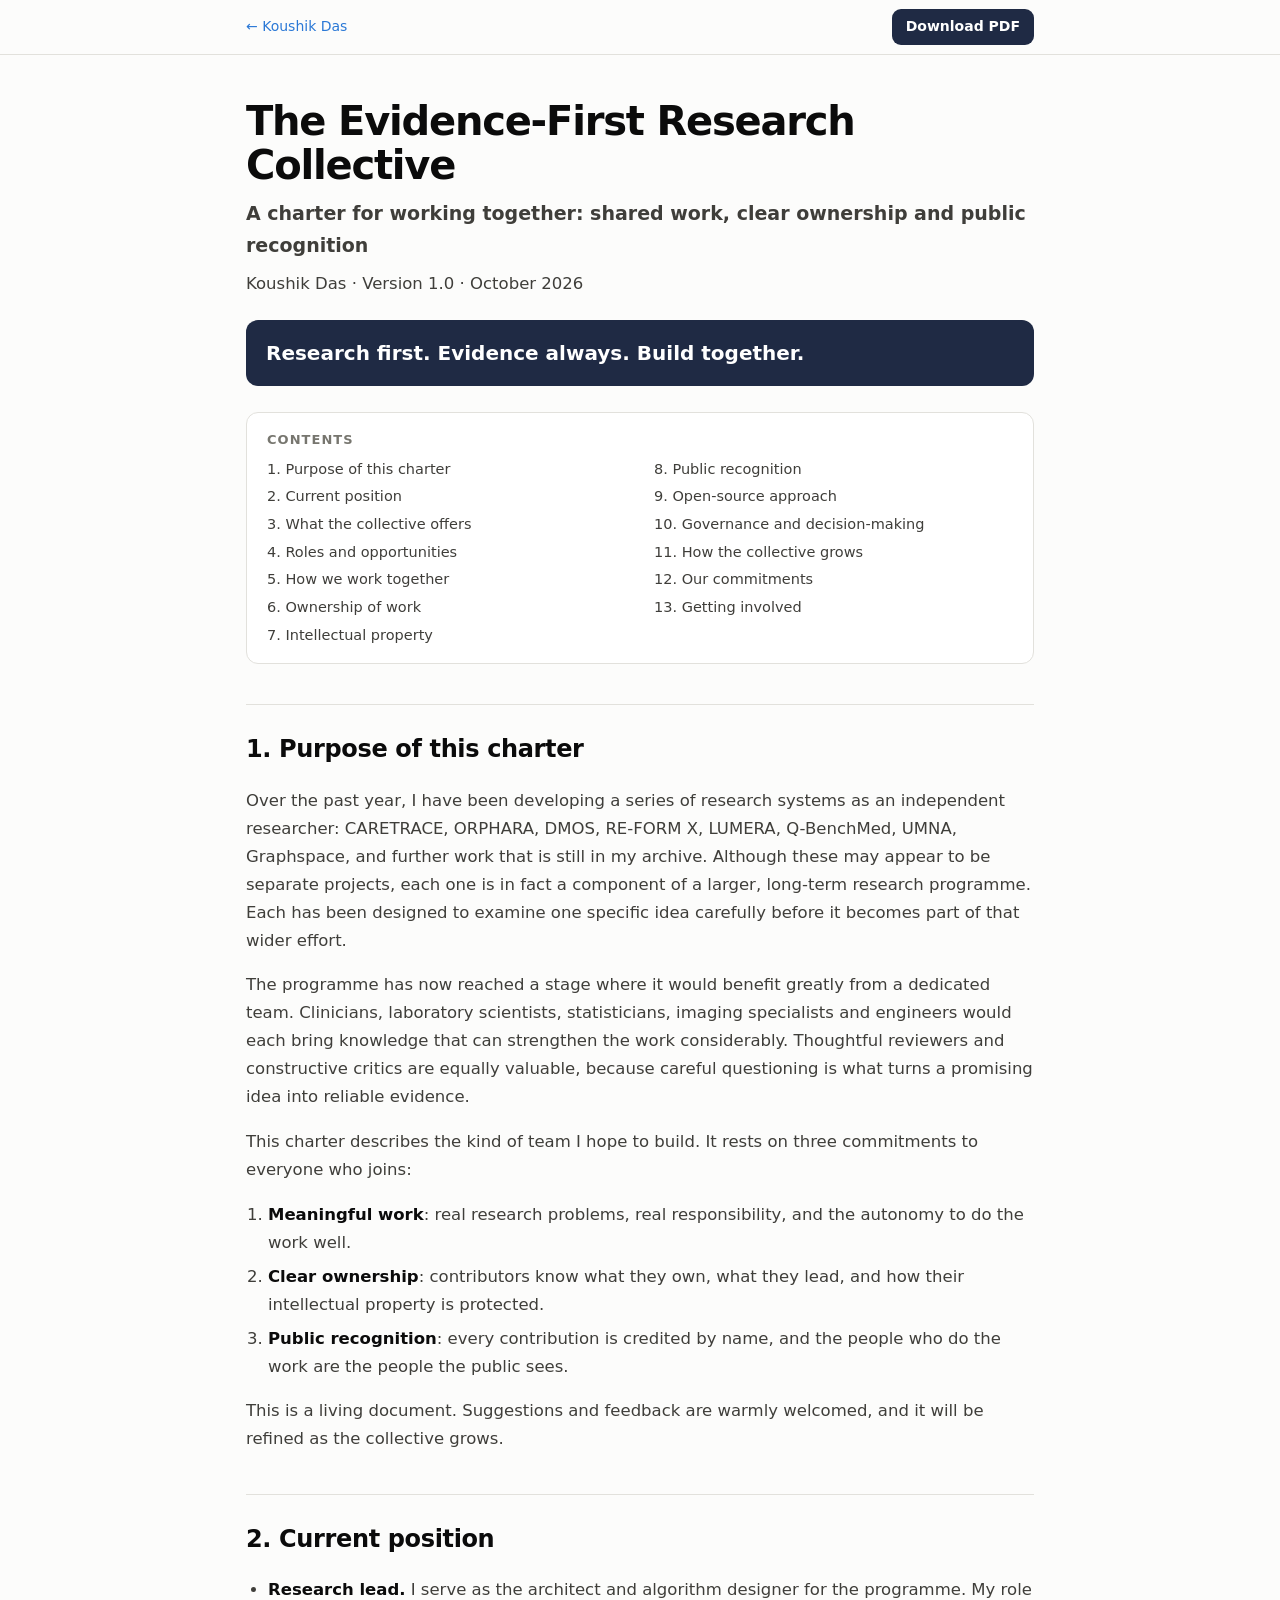
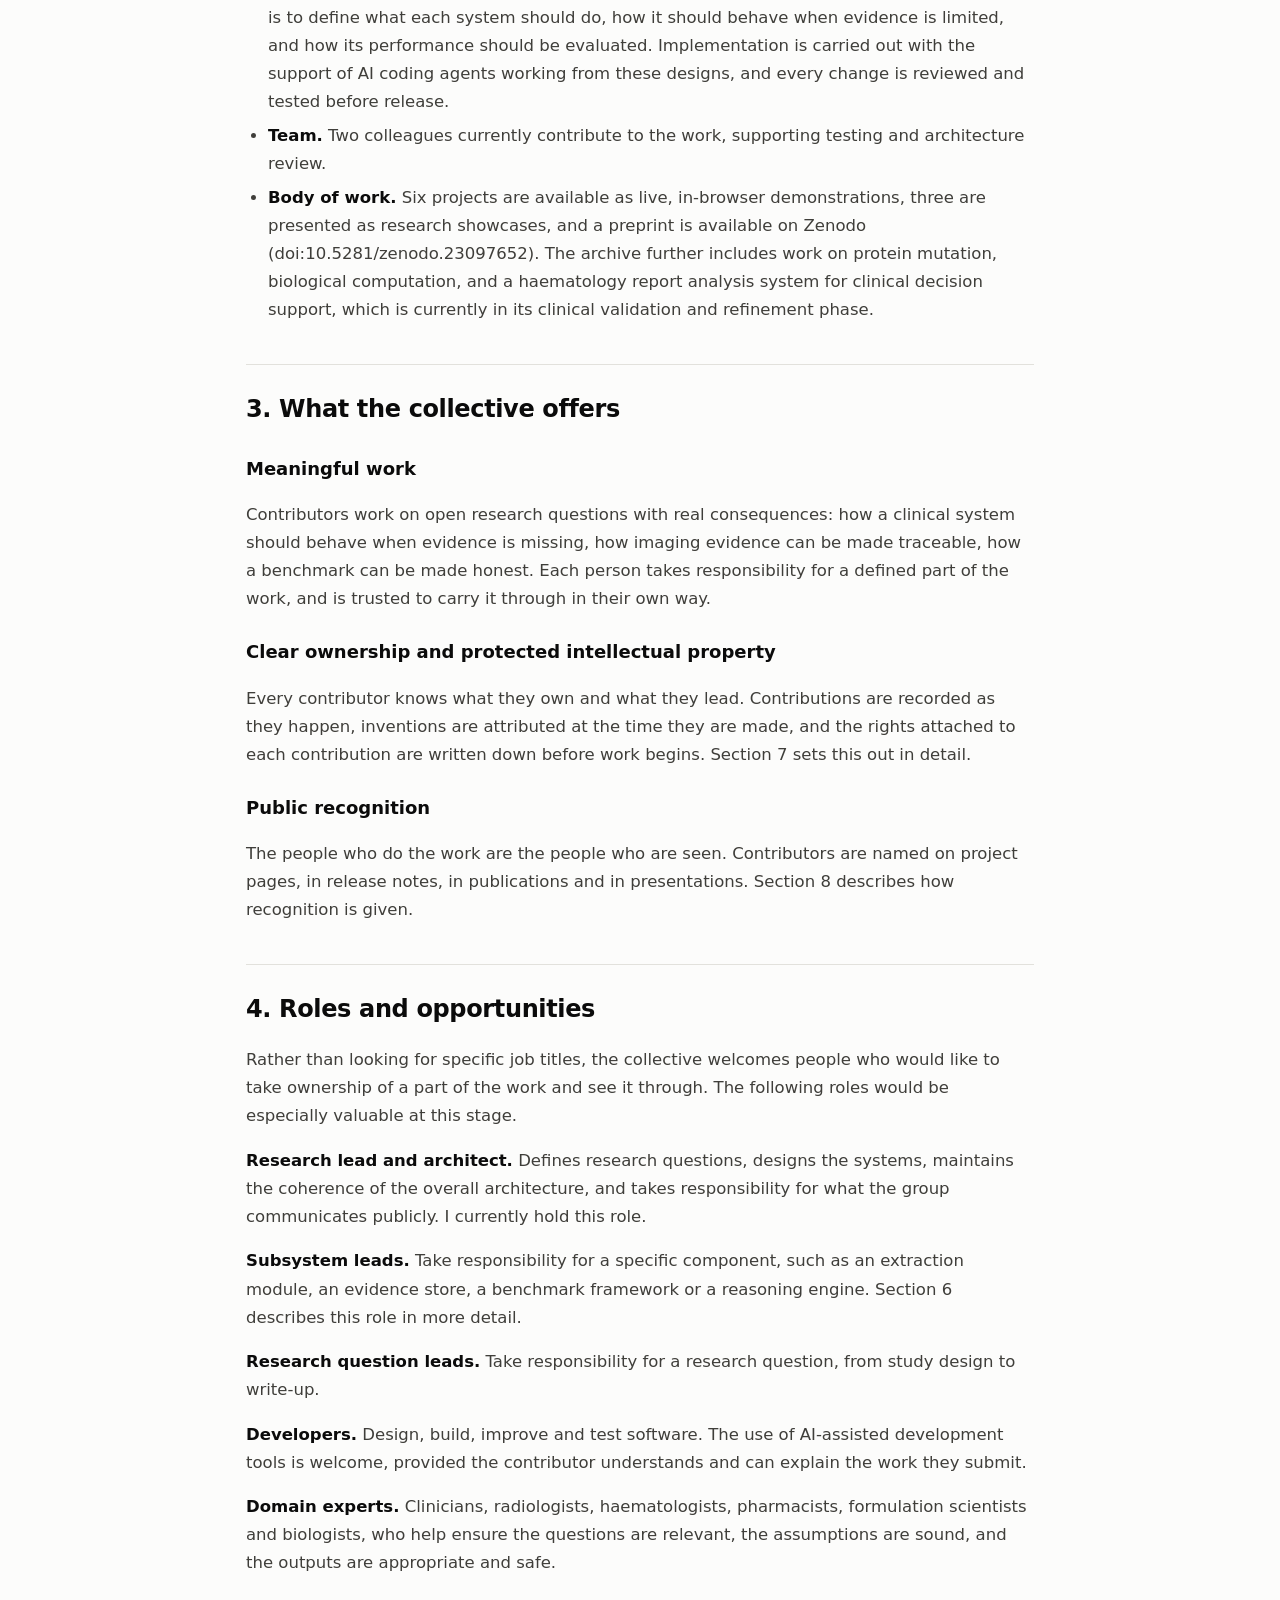
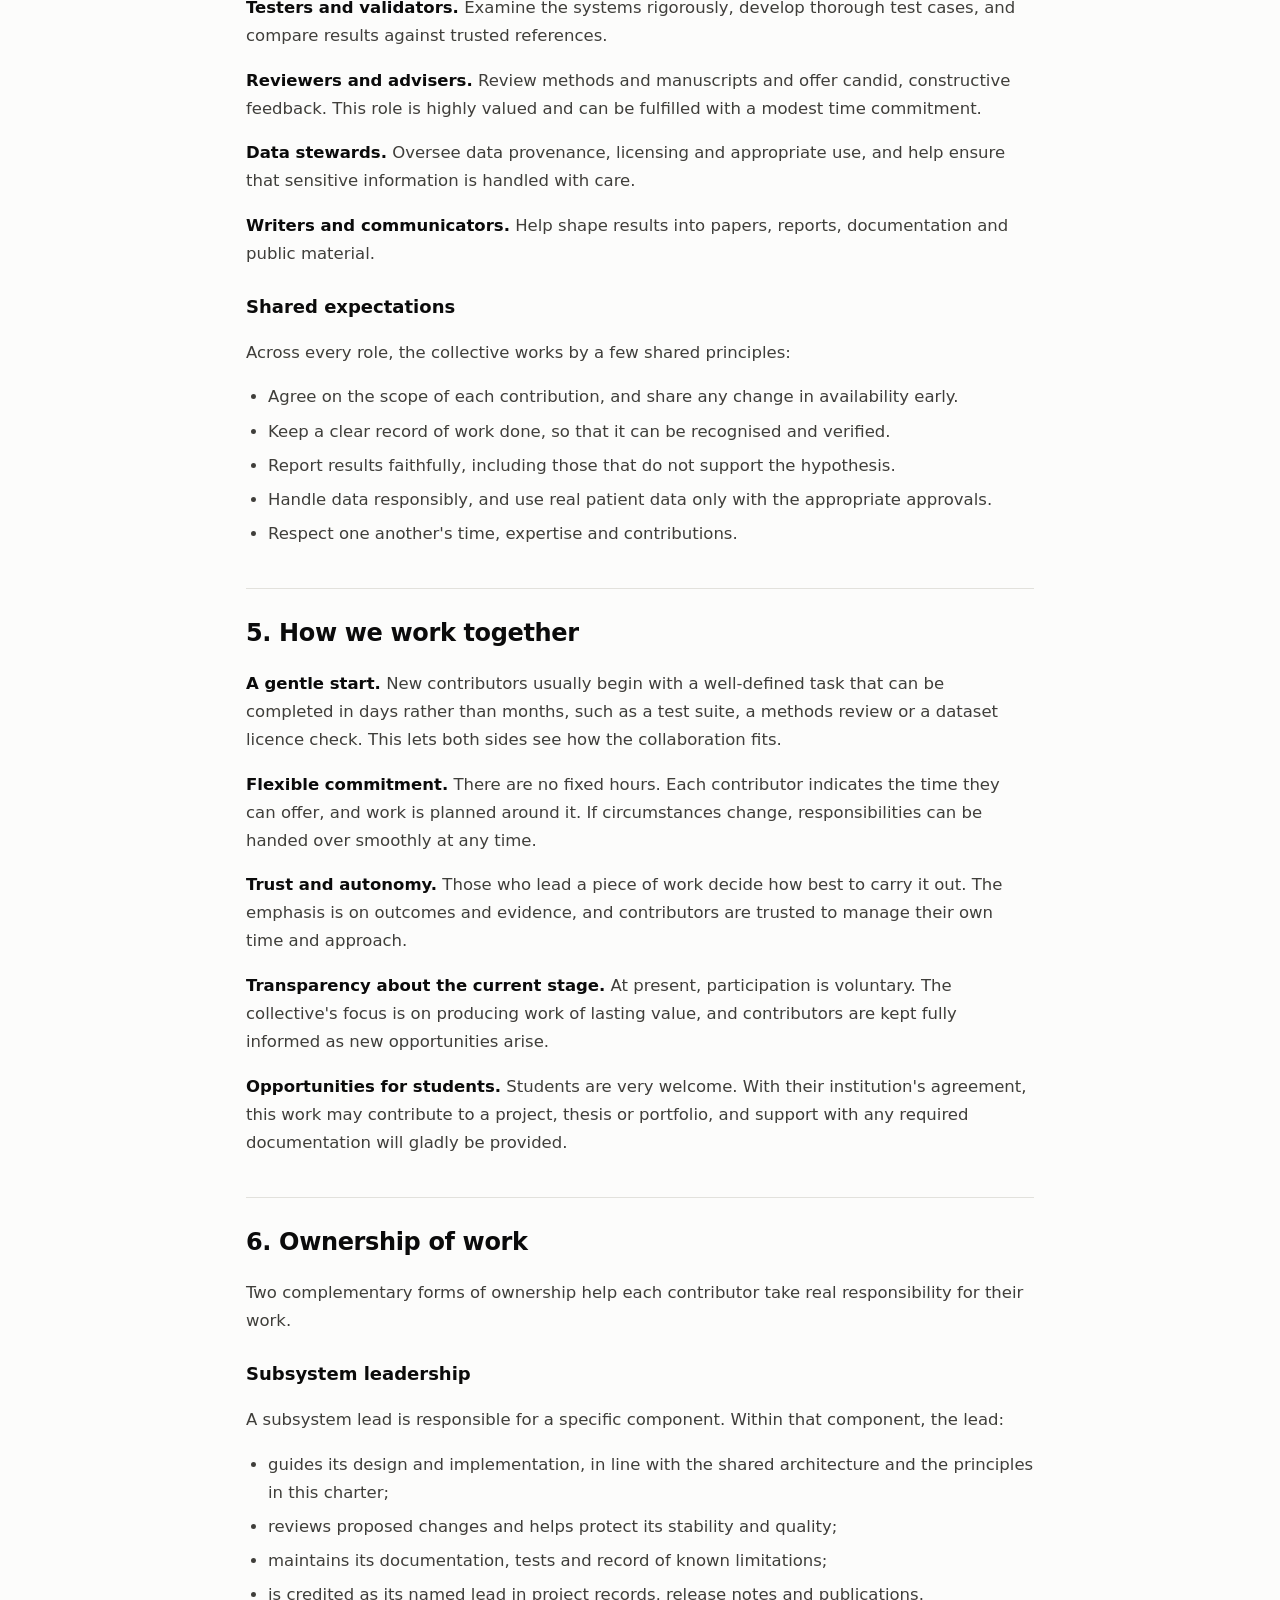
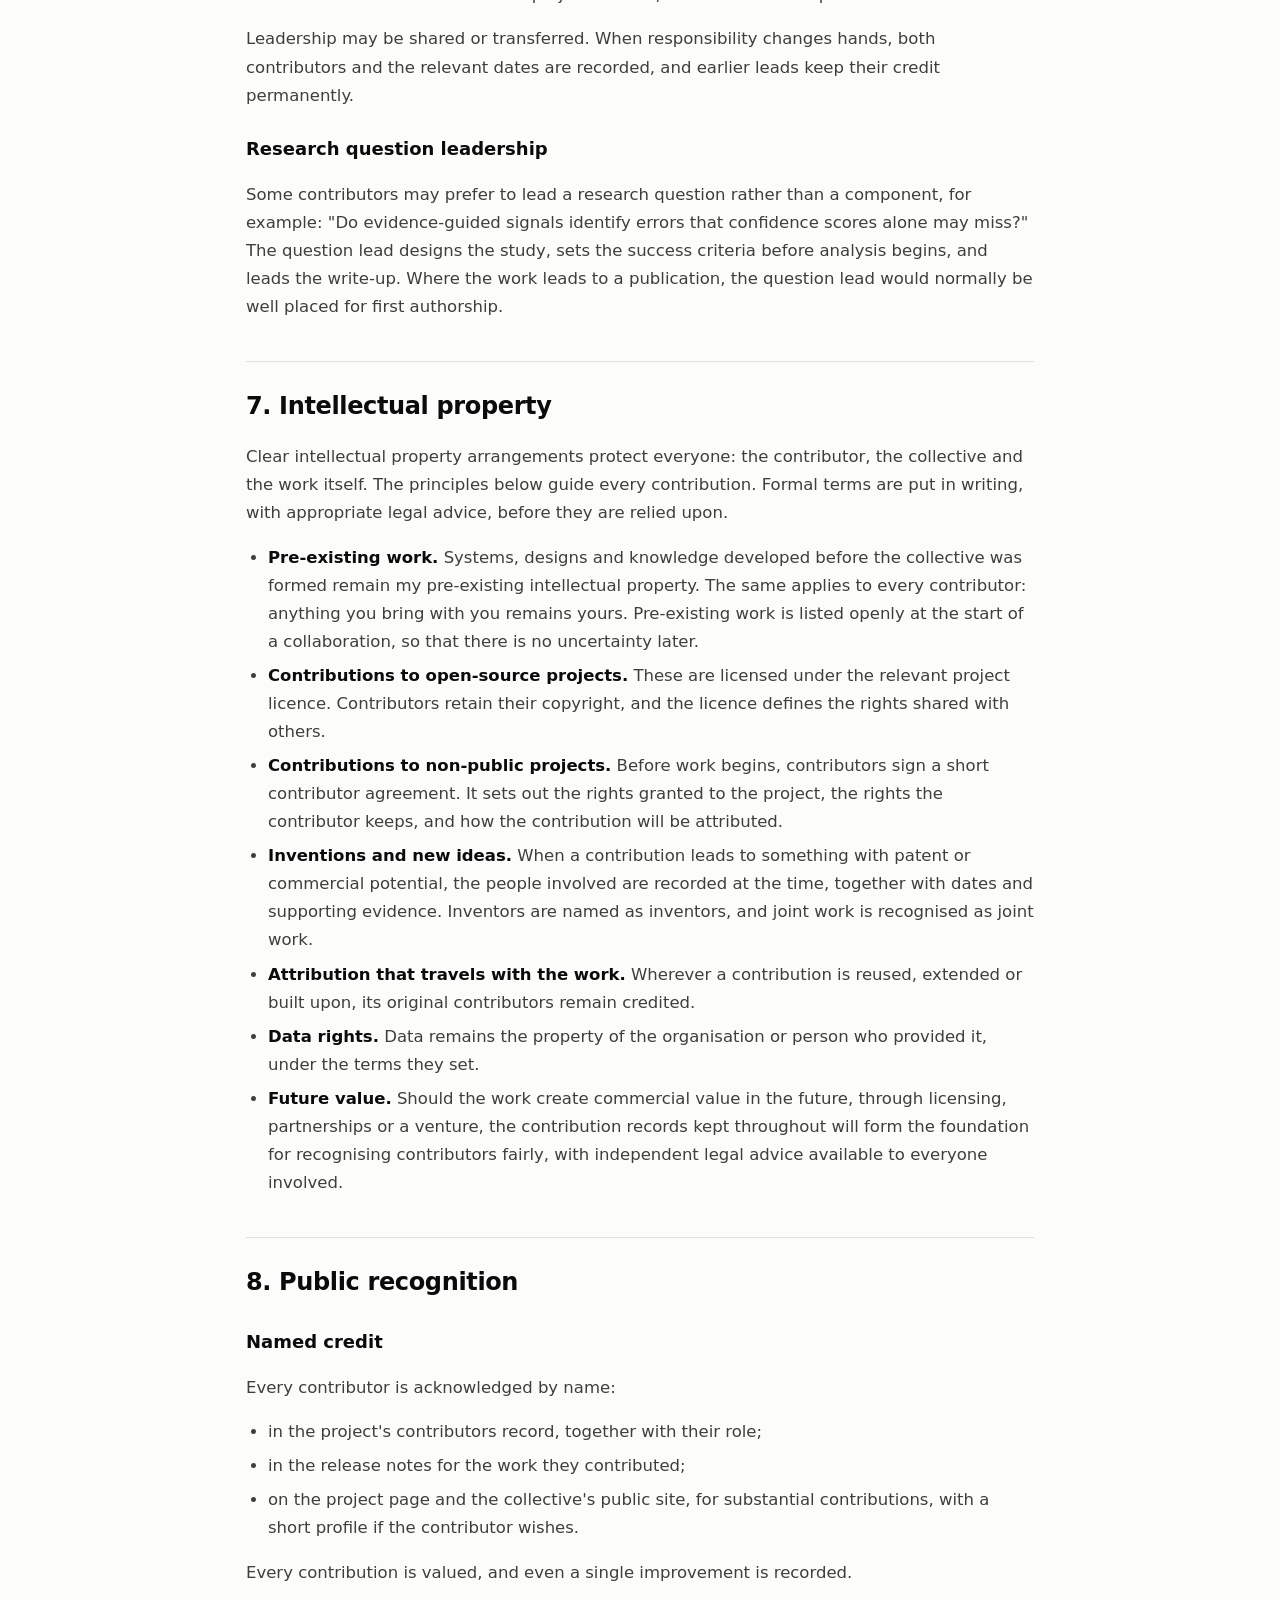
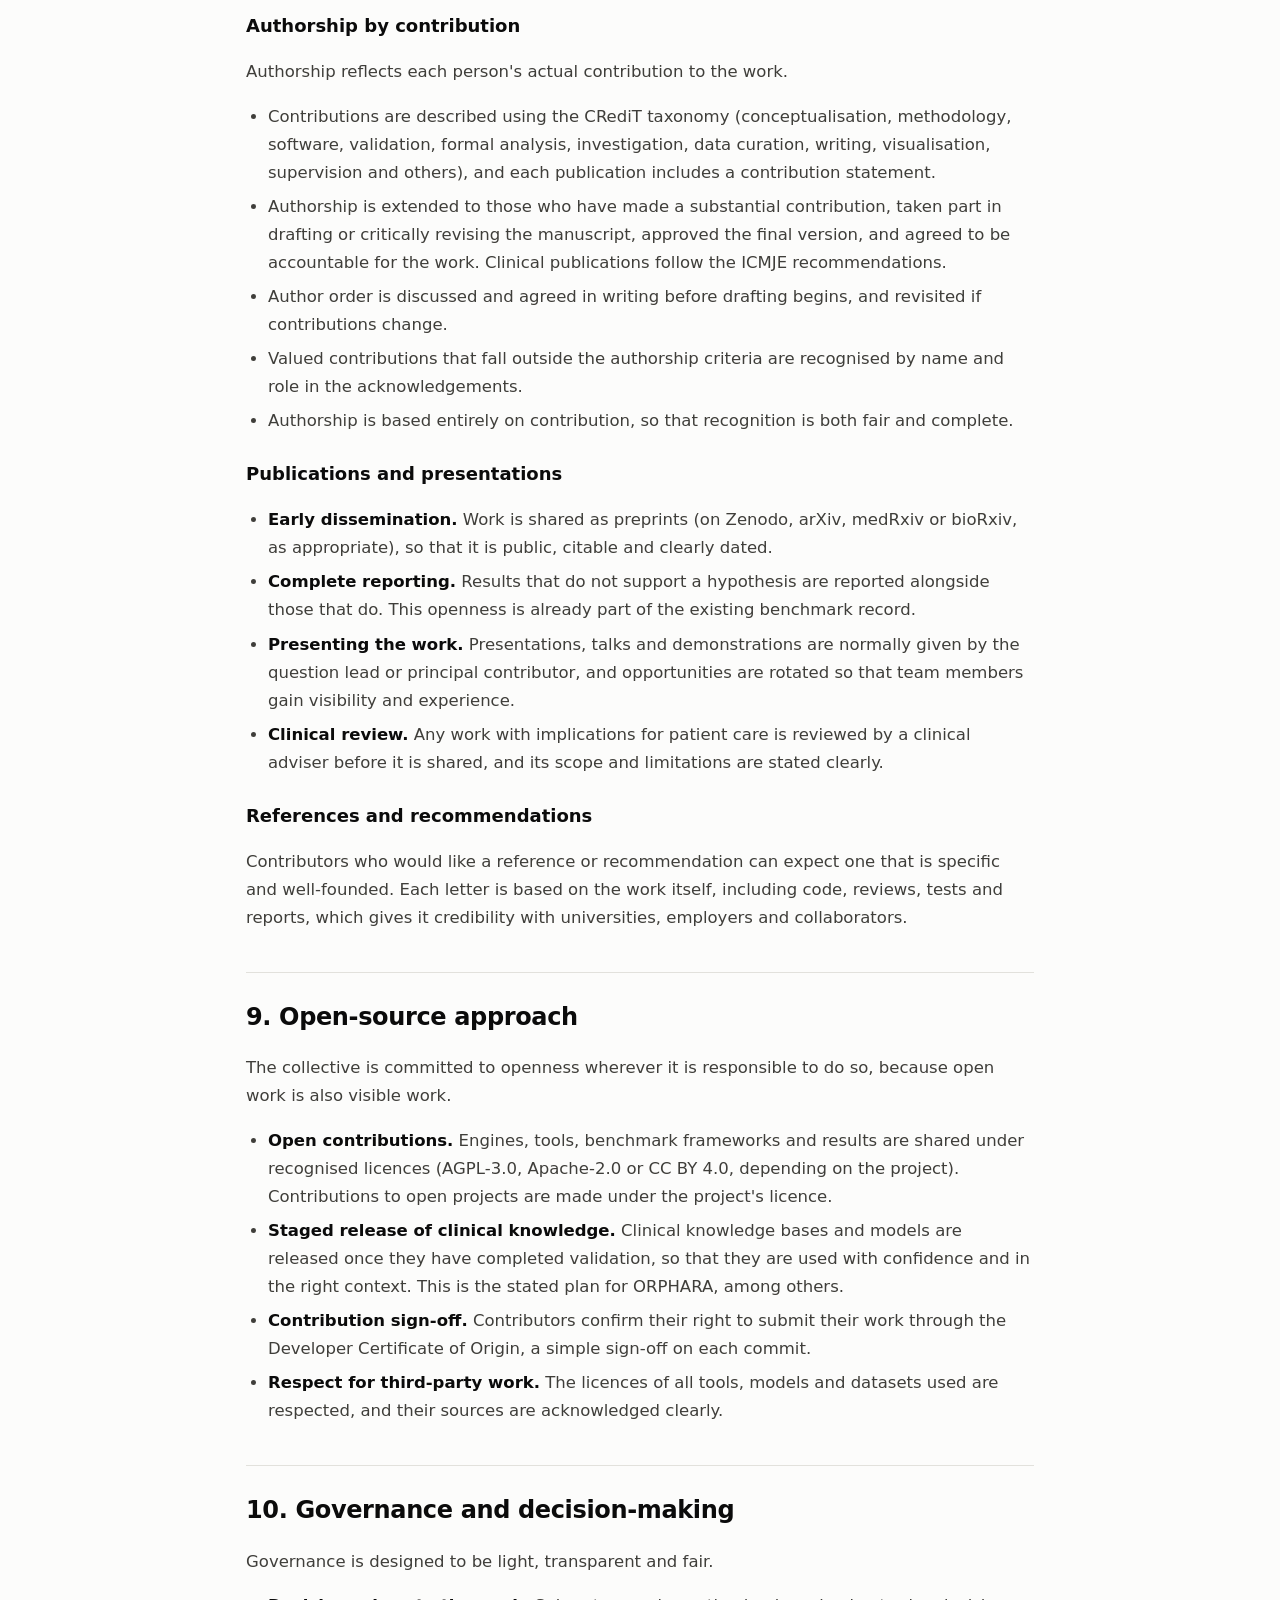
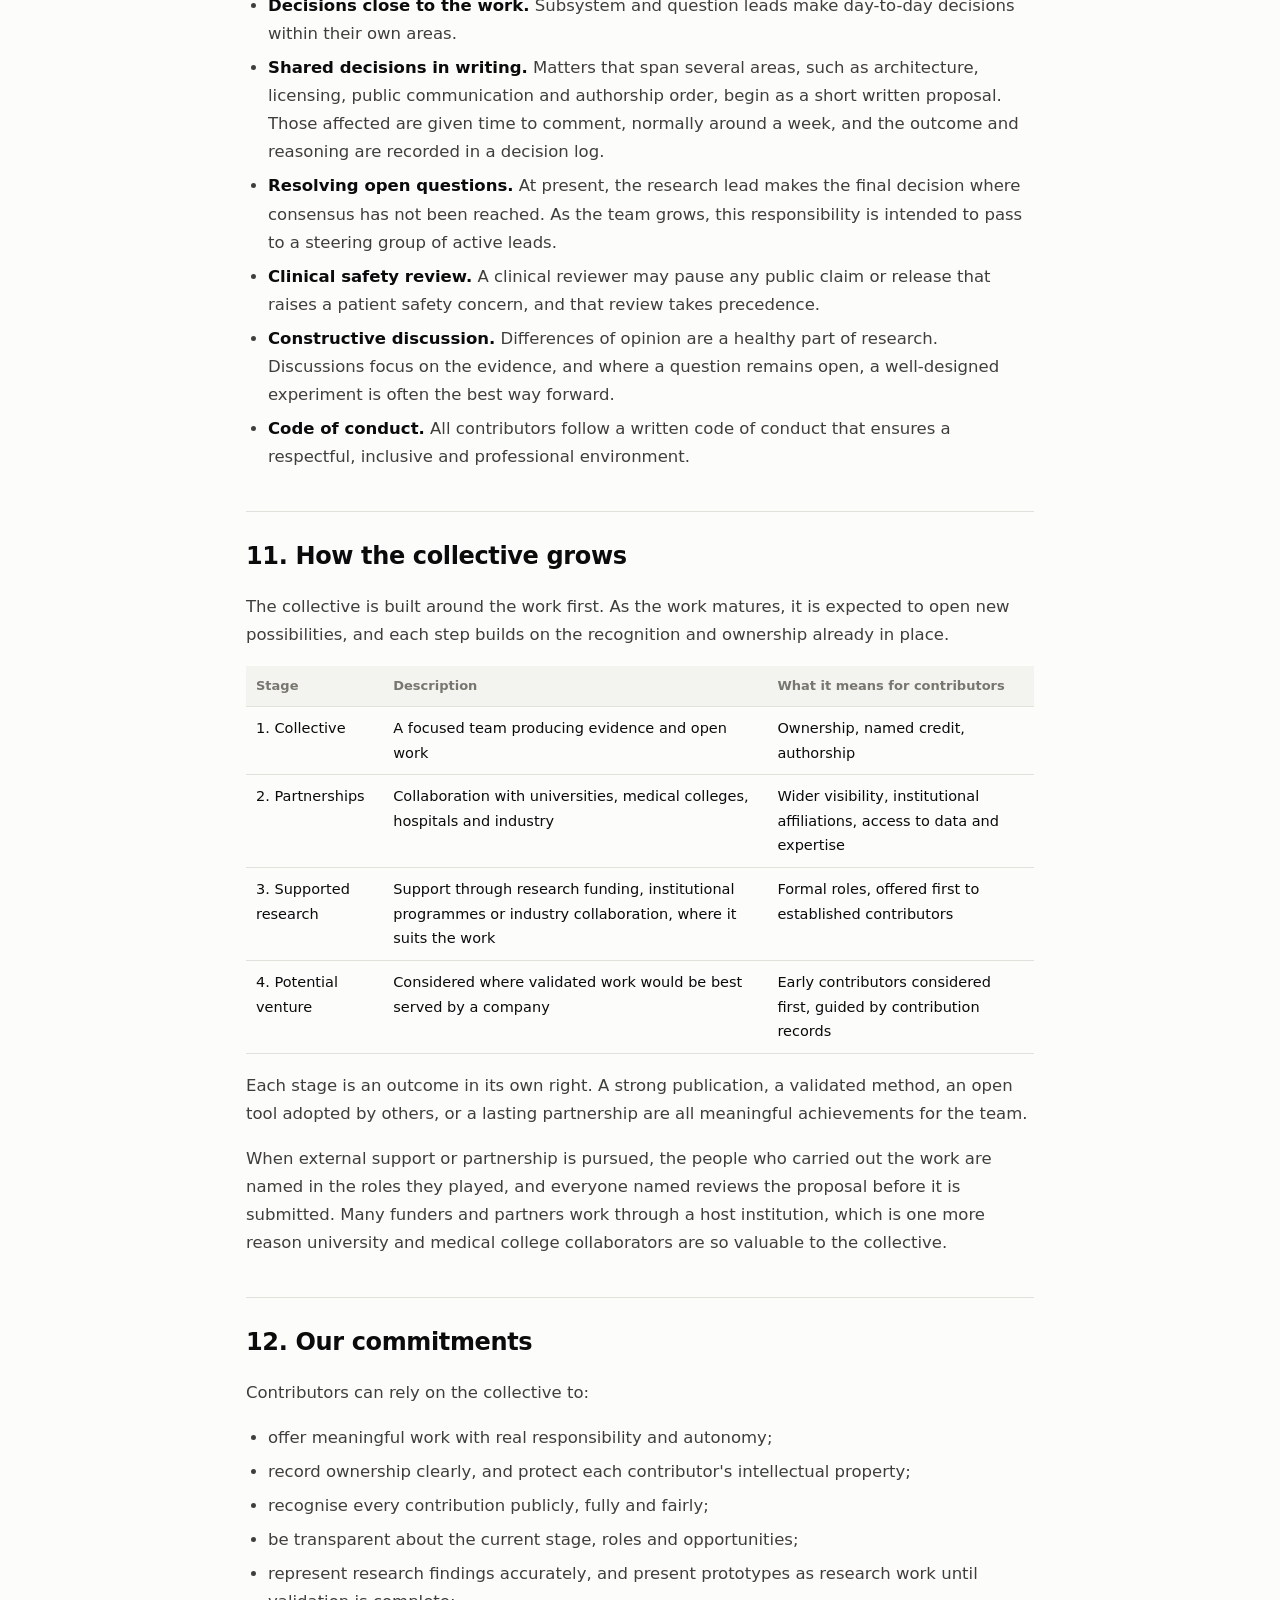
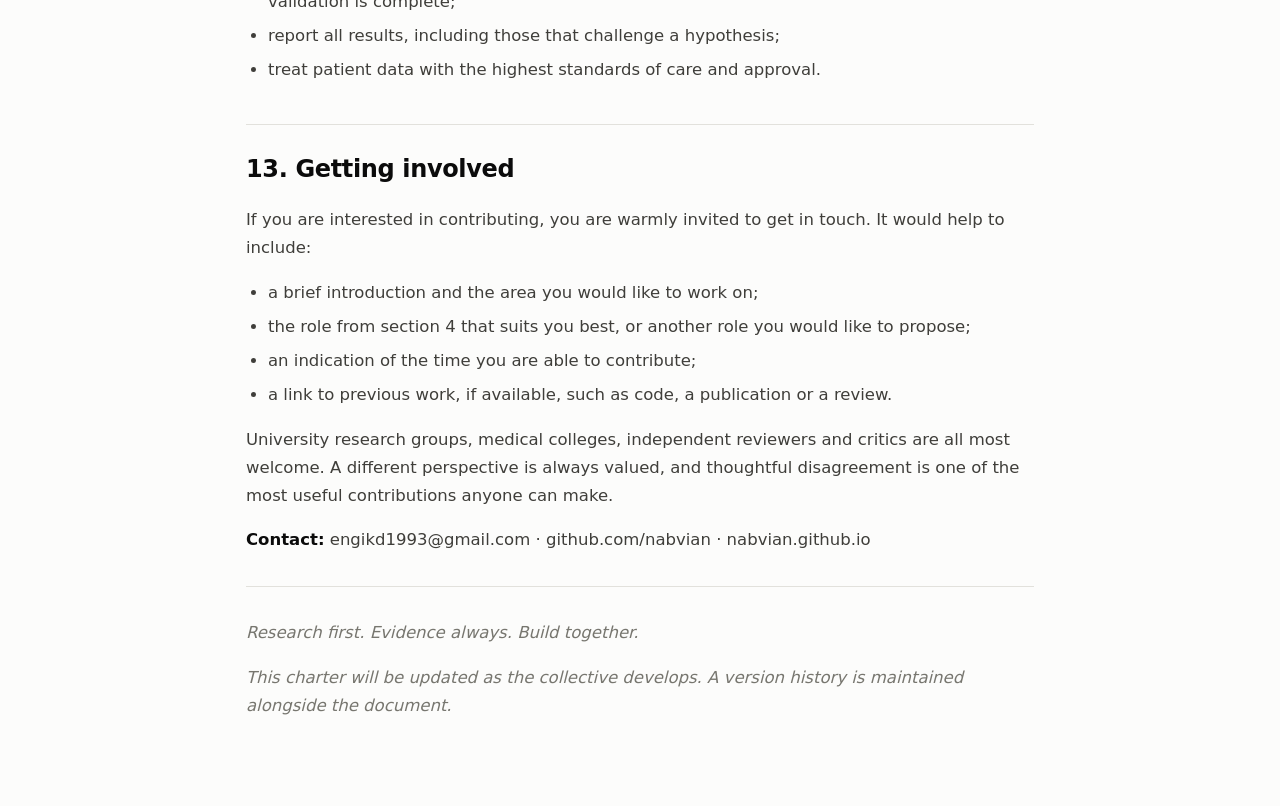
==== whitepaper/index.html @ 22dcdf0a "Add the Evidence-First Research Collective charter (web page + PDF) Version 1.0 of the collective ch" ====
<!doctype html>
<html lang="en">
<head>
<meta charset="utf-8">
<meta name="viewport" content="width=device-width, initial-scale=1">
<title>The Evidence-First Research Collective — charter</title>
<meta name="description" content="A charter for working together: shared work, clear ownership and public recognition. How the research collective around Koushik Das's projects works, credits contributors and protects their intellectual property.">
<link rel="icon" href="data:image/svg+xml,%3Csvg xmlns='http://www.w3.org/2000/svg' viewBox='0 0 32 32'%3E%3Crect width='32' height='32' rx='8' fill='%231f2a44'/%3E%3Ctext x='16' y='21.5' font-family='Arial' font-size='14' font-weight='700' text-anchor='middle' fill='white'%3EKD%3C/text%3E%3C/svg%3E">
<style>
:root { color-scheme: light; --ink: #0b0b0b; --ink2: #3f3e3a; --muted: #77766f; --line: #e2e1dc; --soft: #f3f3f0; --brand: #1f2a44; --accent: #2a78d6; --bg: #fcfcfb; }
* { box-sizing: border-box; }
body { margin: 0; background: var(--bg); color: var(--ink); font: 16.5px/1.7 ui-sans-serif, system-ui, -apple-system, "Segoe UI", Roboto, Arial, sans-serif; }
a { color: var(--accent); }
.cover h1 { font-size: 40px; line-height: 1.1; letter-spacing: -0.03em; margin: 0 0 10px; }
.cover p { margin: 0 0 8px; color: var(--ink2); }
.cover p strong { font-size: 19px; font-weight: 600; color: var(--ink2); }
.cover blockquote, .motto { margin: 22px 0 0; padding: 16px 20px; border-radius: 12px; background: var(--brand); color: #fff; font-size: 20px; font-weight: 700; }
.cover blockquote p { margin: 0; color: #fff; }
h2 { margin: 40px 0 10px; padding-top: 6px; font-size: 24px; letter-spacing: -0.015em; border-top: 1px solid var(--line); padding-top: 24px; }
h3 { margin: 24px 0 6px; font-size: 18px; }
p, li { color: var(--ink2); }
ul, ol { padding-left: 22px; }
li { margin-bottom: 6px; }
strong { color: var(--ink); }
table { width: 100%; border-collapse: collapse; margin: 14px 0 18px; font-size: 14.5px; }
th, td { text-align: left; padding: 9px 10px; border-bottom: 1px solid var(--line); vertical-align: top; }
th { color: var(--muted); font-weight: 650; font-size: 13px; background: var(--soft); }
hr { border: 0; border-top: 1px solid var(--line); margin: 32px 0; }
em { color: var(--muted); }
.toc { margin: 26px 0 0; padding: 16px 20px; border: 1px solid var(--line); border-radius: 12px; background: #fff; }
.toc b { display: block; margin-bottom: 6px; font-size: 13px; text-transform: uppercase; letter-spacing: .08em; color: var(--muted); }
.toc ol { margin: 0; padding: 0; list-style: none; columns: 2; column-gap: 28px; font-size: 14.5px; }
.toc li { margin-bottom: 3px; break-inside: avoid; }
.toc a { color: var(--ink2); text-decoration: none; }

@media (prefers-color-scheme: dark) {
  :root { color-scheme: dark; --ink: #fff; --ink2: #d0cfc6; --muted: #9a998f; --line: #34332f; --soft: #242422; --brand: #2b3a5e; --accent: #6aa8f0; --bg: #121211; }
  .toc { background: #1a1a19; }
}
.topbar { position: sticky; top: 0; z-index: 5; background: color-mix(in srgb, var(--bg) 90%, transparent); backdrop-filter: blur(10px); border-bottom: 1px solid var(--line); }
.topbar div { width: min(820px, 100%); margin: 0 auto; padding: 0 16px; height: 54px; display: flex; align-items: center; justify-content: space-between; gap: 12px; font-size: 14px; }
.topbar a { text-decoration: none; }
.button { display: inline-flex; align-items: center; min-height: 36px; padding: 0 14px; border-radius: 9px; background: var(--brand); color: #fff !important; font-weight: 650; white-space: nowrap; }
main { width: min(820px, 100%); margin: 0 auto; padding: 44px 16px 70px; }
.toc ol { columns: 2; }
@media (max-width: 600px) { .cover h1 { font-size: 31px; } .toc ol { columns: 1; } table { font-size: 13px; } th, td { padding: 7px 6px; } }
</style>
</head>
<body>
<header class="topbar"><div><a href="../#about">← Koushik Das</a><a class="button" href="evidence-first-research-collective.pdf" download>Download PDF</a></div></header>
<main>
<section class="cover"><h1 id="the-evidence-first-research-collective">The Evidence-First Research Collective</h1>
<p><strong>A charter for working together: shared work, clear ownership and public recognition</strong></p>
<p>Koushik Das · Version 1.0 · October 2026</p>
<blockquote>
<p>Research first. Evidence always. Build together.</p>
</blockquote>
</section>
<nav class="toc" aria-label="Contents"><b>Contents</b><ol><li><a href="#1-purpose-of-this-charter">1. Purpose of this charter</a></li><li><a href="#2-current-position">2. Current position</a></li><li><a href="#3-what-the-collective-offers">3. What the collective offers</a></li><li><a href="#4-roles-and-opportunities">4. Roles and opportunities</a></li><li><a href="#5-how-we-work-together">5. How we work together</a></li><li><a href="#6-ownership-of-work">6. Ownership of work</a></li><li><a href="#7-intellectual-property">7. Intellectual property</a></li><li><a href="#8-public-recognition">8. Public recognition</a></li><li><a href="#9-open-source-approach">9. Open-source approach</a></li><li><a href="#10-governance-and-decision-making">10. Governance and decision-making</a></li><li><a href="#11-how-the-collective-grows">11. How the collective grows</a></li><li><a href="#12-our-commitments">12. Our commitments</a></li><li><a href="#13-getting-involved">13. Getting involved</a></li></ol></nav>

<h2 id="1-purpose-of-this-charter">1. Purpose of this charter</h2>
<p>Over the past year, I have been developing a series of research systems as an independent researcher: CARETRACE, ORPHARA, DMOS, RE-FORM X, LUMERA, Q-BenchMed, UMNA, Graphspace, and further work that is still in my archive. Although these may appear to be separate projects, each one is in fact a component of a larger, long-term research programme. Each has been designed to examine one specific idea carefully before it becomes part of that wider effort.</p>
<p>The programme has now reached a stage where it would benefit greatly from a dedicated team. Clinicians, laboratory scientists, statisticians, imaging specialists and engineers would each bring knowledge that can strengthen the work considerably. Thoughtful reviewers and constructive critics are equally valuable, because careful questioning is what turns a promising idea into reliable evidence.</p>
<p>This charter describes the kind of team I hope to build. It rests on three commitments to everyone who joins:</p>
<ol>
<li><strong>Meaningful work</strong>: real research problems, real responsibility, and the autonomy to do the work well.</li>
<li><strong>Clear ownership</strong>: contributors know what they own, what they lead, and how their intellectual property is protected.</li>
<li><strong>Public recognition</strong>: every contribution is credited by name, and the people who do the work are the people the public sees.</li>
</ol>
<p>This is a living document. Suggestions and feedback are warmly welcomed, and it will be refined as the collective grows.</p>
<h2 id="2-current-position">2. Current position</h2>
<ul>
<li><strong>Research lead.</strong> I serve as the architect and algorithm designer for the programme. My role is to define what each system should do, how it should behave when evidence is limited, and how its performance should be evaluated. Implementation is carried out with the support of AI coding agents working from these designs, and every change is reviewed and tested before release.</li>
<li><strong>Team.</strong> Two colleagues currently contribute to the work, supporting testing and architecture review.</li>
<li><strong>Body of work.</strong> Six projects are available as live, in-browser demonstrations, three are presented as research showcases, and a preprint is available on Zenodo (doi:10.5281/zenodo.23097652). The archive further includes work on protein mutation, biological computation, and a haematology report analysis system for clinical decision support, which is currently in its clinical validation and refinement phase.</li>
</ul>
<h2 id="3-what-the-collective-offers">3. What the collective offers</h2>
<h3 id="meaningful-work">Meaningful work</h3>
<p>Contributors work on open research questions with real consequences: how a clinical system should behave when evidence is missing, how imaging evidence can be made traceable, how a benchmark can be made honest. Each person takes responsibility for a defined part of the work, and is trusted to carry it through in their own way.</p>
<h3 id="clear-ownership-and-protected-intellectual-property">Clear ownership and protected intellectual property</h3>
<p>Every contributor knows what they own and what they lead. Contributions are recorded as they happen, inventions are attributed at the time they are made, and the rights attached to each contribution are written down before work begins. Section 7 sets this out in detail.</p>
<h3 id="public-recognition">Public recognition</h3>
<p>The people who do the work are the people who are seen. Contributors are named on project pages, in release notes, in publications and in presentations. Section 8 describes how recognition is given.</p>
<h2 id="4-roles-and-opportunities">4. Roles and opportunities</h2>
<p>Rather than looking for specific job titles, the collective welcomes people who would like to take ownership of a part of the work and see it through. The following roles would be especially valuable at this stage.</p>
<p><strong>Research lead and architect.</strong> Defines research questions, designs the systems, maintains the coherence of the overall architecture, and takes responsibility for what the group communicates publicly. I currently hold this role.</p>
<p><strong>Subsystem leads.</strong> Take responsibility for a specific component, such as an extraction module, an evidence store, a benchmark framework or a reasoning engine. Section 6 describes this role in more detail.</p>
<p><strong>Research question leads.</strong> Take responsibility for a research question, from study design to write-up.</p>
<p><strong>Developers.</strong> Design, build, improve and test software. The use of AI-assisted development tools is welcome, provided the contributor understands and can explain the work they submit.</p>
<p><strong>Domain experts.</strong> Clinicians, radiologists, haematologists, pharmacists, formulation scientists and biologists, who help ensure the questions are relevant, the assumptions are sound, and the outputs are appropriate and safe.</p>
<p><strong>Testers and validators.</strong> Examine the systems rigorously, develop thorough test cases, and compare results against trusted references.</p>
<p><strong>Reviewers and advisers.</strong> Review methods and manuscripts and offer candid, constructive feedback. This role is highly valued and can be fulfilled with a modest time commitment.</p>
<p><strong>Data stewards.</strong> Oversee data provenance, licensing and appropriate use, and help ensure that sensitive information is handled with care.</p>
<p><strong>Writers and communicators.</strong> Help shape results into papers, reports, documentation and public material.</p>
<h3 id="shared-expectations">Shared expectations</h3>
<p>Across every role, the collective works by a few shared principles:</p>
<ul>
<li>Agree on the scope of each contribution, and share any change in availability early.</li>
<li>Keep a clear record of work done, so that it can be recognised and verified.</li>
<li>Report results faithfully, including those that do not support the hypothesis.</li>
<li>Handle data responsibly, and use real patient data only with the appropriate approvals.</li>
<li>Respect one another's time, expertise and contributions.</li>
</ul>
<h2 id="5-how-we-work-together">5. How we work together</h2>
<p><strong>A gentle start.</strong> New contributors usually begin with a well-defined task that can be completed in days rather than months, such as a test suite, a methods review or a dataset licence check. This lets both sides see how the collaboration fits.</p>
<p><strong>Flexible commitment.</strong> There are no fixed hours. Each contributor indicates the time they can offer, and work is planned around it. If circumstances change, responsibilities can be handed over smoothly at any time.</p>
<p><strong>Trust and autonomy.</strong> Those who lead a piece of work decide how best to carry it out. The emphasis is on outcomes and evidence, and contributors are trusted to manage their own time and approach.</p>
<p><strong>Transparency about the current stage.</strong> At present, participation is voluntary. The collective's focus is on producing work of lasting value, and contributors are kept fully informed as new opportunities arise.</p>
<p><strong>Opportunities for students.</strong> Students are very welcome. With their institution's agreement, this work may contribute to a project, thesis or portfolio, and support with any required documentation will gladly be provided.</p>
<h2 id="6-ownership-of-work">6. Ownership of work</h2>
<p>Two complementary forms of ownership help each contributor take real responsibility for their work.</p>
<h3 id="subsystem-leadership">Subsystem leadership</h3>
<p>A subsystem lead is responsible for a specific component. Within that component, the lead:</p>
<ul>
<li>guides its design and implementation, in line with the shared architecture and the principles in this charter;</li>
<li>reviews proposed changes and helps protect its stability and quality;</li>
<li>maintains its documentation, tests and record of known limitations;</li>
<li>is credited as its named lead in project records, release notes and publications.</li>
</ul>
<p>Leadership may be shared or transferred. When responsibility changes hands, both contributors and the relevant dates are recorded, and earlier leads keep their credit permanently.</p>
<h3 id="research-question-leadership">Research question leadership</h3>
<p>Some contributors may prefer to lead a research question rather than a component, for example: "Do evidence-guided signals identify errors that confidence scores alone may miss?" The question lead designs the study, sets the success criteria before analysis begins, and leads the write-up. Where the work leads to a publication, the question lead would normally be well placed for first authorship.</p>
<h2 id="7-intellectual-property">7. Intellectual property</h2>
<p>Clear intellectual property arrangements protect everyone: the contributor, the collective and the work itself. The principles below guide every contribution. Formal terms are put in writing, with appropriate legal advice, before they are relied upon.</p>
<ul>
<li><strong>Pre-existing work.</strong> Systems, designs and knowledge developed before the collective was formed remain my pre-existing intellectual property. The same applies to every contributor: anything you bring with you remains yours. Pre-existing work is listed openly at the start of a collaboration, so that there is no uncertainty later.</li>
<li><strong>Contributions to open-source projects.</strong> These are licensed under the relevant project licence. Contributors retain their copyright, and the licence defines the rights shared with others.</li>
<li><strong>Contributions to non-public projects.</strong> Before work begins, contributors sign a short contributor agreement. It sets out the rights granted to the project, the rights the contributor keeps, and how the contribution will be attributed.</li>
<li><strong>Inventions and new ideas.</strong> When a contribution leads to something with patent or commercial potential, the people involved are recorded at the time, together with dates and supporting evidence. Inventors are named as inventors, and joint work is recognised as joint work.</li>
<li><strong>Attribution that travels with the work.</strong> Wherever a contribution is reused, extended or built upon, its original contributors remain credited.</li>
<li><strong>Data rights.</strong> Data remains the property of the organisation or person who provided it, under the terms they set.</li>
<li><strong>Future value.</strong> Should the work create commercial value in the future, through licensing, partnerships or a venture, the contribution records kept throughout will form the foundation for recognising contributors fairly, with independent legal advice available to everyone involved.</li>
</ul>
<h2 id="8-public-recognition">8. Public recognition</h2>
<h3 id="named-credit">Named credit</h3>
<p>Every contributor is acknowledged by name:</p>
<ul>
<li>in the project's contributors record, together with their role;</li>
<li>in the release notes for the work they contributed;</li>
<li>on the project page and the collective's public site, for substantial contributions, with a short profile if the contributor wishes.</li>
</ul>
<p>Every contribution is valued, and even a single improvement is recorded.</p>
<h3 id="authorship-by-contribution">Authorship by contribution</h3>
<p>Authorship reflects each person's actual contribution to the work.</p>
<ul>
<li>Contributions are described using the CRediT taxonomy (conceptualisation, methodology, software, validation, formal analysis, investigation, data curation, writing, visualisation, supervision and others), and each publication includes a contribution statement.</li>
<li>Authorship is extended to those who have made a substantial contribution, taken part in drafting or critically revising the manuscript, approved the final version, and agreed to be accountable for the work. Clinical publications follow the ICMJE recommendations.</li>
<li>Author order is discussed and agreed in writing before drafting begins, and revisited if contributions change.</li>
<li>Valued contributions that fall outside the authorship criteria are recognised by name and role in the acknowledgements.</li>
<li>Authorship is based entirely on contribution, so that recognition is both fair and complete.</li>
</ul>
<h3 id="publications-and-presentations">Publications and presentations</h3>
<ul>
<li><strong>Early dissemination.</strong> Work is shared as preprints (on Zenodo, arXiv, medRxiv or bioRxiv, as appropriate), so that it is public, citable and clearly dated.</li>
<li><strong>Complete reporting.</strong> Results that do not support a hypothesis are reported alongside those that do. This openness is already part of the existing benchmark record.</li>
<li><strong>Presenting the work.</strong> Presentations, talks and demonstrations are normally given by the question lead or principal contributor, and opportunities are rotated so that team members gain visibility and experience.</li>
<li><strong>Clinical review.</strong> Any work with implications for patient care is reviewed by a clinical adviser before it is shared, and its scope and limitations are stated clearly.</li>
</ul>
<h3 id="references-and-recommendations">References and recommendations</h3>
<p>Contributors who would like a reference or recommendation can expect one that is specific and well-founded. Each letter is based on the work itself, including code, reviews, tests and reports, which gives it credibility with universities, employers and collaborators.</p>
<h2 id="9-open-source-approach">9. Open-source approach</h2>
<p>The collective is committed to openness wherever it is responsible to do so, because open work is also visible work.</p>
<ul>
<li><strong>Open contributions.</strong> Engines, tools, benchmark frameworks and results are shared under recognised licences (AGPL-3.0, Apache-2.0 or CC BY 4.0, depending on the project). Contributions to open projects are made under the project's licence.</li>
<li><strong>Staged release of clinical knowledge.</strong> Clinical knowledge bases and models are released once they have completed validation, so that they are used with confidence and in the right context. This is the stated plan for ORPHARA, among others.</li>
<li><strong>Contribution sign-off.</strong> Contributors confirm their right to submit their work through the Developer Certificate of Origin, a simple sign-off on each commit.</li>
<li><strong>Respect for third-party work.</strong> The licences of all tools, models and datasets used are respected, and their sources are acknowledged clearly.</li>
</ul>
<h2 id="10-governance-and-decision-making">10. Governance and decision-making</h2>
<p>Governance is designed to be light, transparent and fair.</p>
<ul>
<li><strong>Decisions close to the work.</strong> Subsystem and question leads make day-to-day decisions within their own areas.</li>
<li><strong>Shared decisions in writing.</strong> Matters that span several areas, such as architecture, licensing, public communication and authorship order, begin as a short written proposal. Those affected are given time to comment, normally around a week, and the outcome and reasoning are recorded in a decision log.</li>
<li><strong>Resolving open questions.</strong> At present, the research lead makes the final decision where consensus has not been reached. As the team grows, this responsibility is intended to pass to a steering group of active leads.</li>
<li><strong>Clinical safety review.</strong> A clinical reviewer may pause any public claim or release that raises a patient safety concern, and that review takes precedence.</li>
<li><strong>Constructive discussion.</strong> Differences of opinion are a healthy part of research. Discussions focus on the evidence, and where a question remains open, a well-designed experiment is often the best way forward.</li>
<li><strong>Code of conduct.</strong> All contributors follow a written code of conduct that ensures a respectful, inclusive and professional environment.</li>
</ul>
<h2 id="11-how-the-collective-grows">11. How the collective grows</h2>
<p>The collective is built around the work first. As the work matures, it is expected to open new possibilities, and each step builds on the recognition and ownership already in place.</p>
<table>
<thead>
<tr>
<th>Stage</th>
<th>Description</th>
<th>What it means for contributors</th>
</tr>
</thead>
<tbody>
<tr>
<td>1. Collective</td>
<td>A focused team producing evidence and open work</td>
<td>Ownership, named credit, authorship</td>
</tr>
<tr>
<td>2. Partnerships</td>
<td>Collaboration with universities, medical colleges, hospitals and industry</td>
<td>Wider visibility, institutional affiliations, access to data and expertise</td>
</tr>
<tr>
<td>3. Supported research</td>
<td>Support through research funding, institutional programmes or industry collaboration, where it suits the work</td>
<td>Formal roles, offered first to established contributors</td>
</tr>
<tr>
<td>4. Potential venture</td>
<td>Considered where validated work would be best served by a company</td>
<td>Early contributors considered first, guided by contribution records</td>
</tr>
</tbody>
</table>
<p>Each stage is an outcome in its own right. A strong publication, a validated method, an open tool adopted by others, or a lasting partnership are all meaningful achievements for the team.</p>
<p>When external support or partnership is pursued, the people who carried out the work are named in the roles they played, and everyone named reviews the proposal before it is submitted. Many funders and partners work through a host institution, which is one more reason university and medical college collaborators are so valuable to the collective.</p>
<h2 id="12-our-commitments">12. Our commitments</h2>
<p>Contributors can rely on the collective to:</p>
<ul>
<li>offer meaningful work with real responsibility and autonomy;</li>
<li>record ownership clearly, and protect each contributor's intellectual property;</li>
<li>recognise every contribution publicly, fully and fairly;</li>
<li>be transparent about the current stage, roles and opportunities;</li>
<li>represent research findings accurately, and present prototypes as research work until validation is complete;</li>
<li>report all results, including those that challenge a hypothesis;</li>
<li>treat patient data with the highest standards of care and approval.</li>
</ul>
<h2 id="13-getting-involved">13. Getting involved</h2>
<p>If you are interested in contributing, you are warmly invited to get in touch. It would help to include:</p>
<ul>
<li>a brief introduction and the area you would like to work on;</li>
<li>the role from section 4 that suits you best, or another role you would like to propose;</li>
<li>an indication of the time you are able to contribute;</li>
<li>a link to previous work, if available, such as code, a publication or a review.</li>
</ul>
<p>University research groups, medical colleges, independent reviewers and critics are all most welcome. A different perspective is always valued, and thoughtful disagreement is one of the most useful contributions anyone can make.</p>
<p><strong>Contact:</strong> engikd1993@gmail.com · github.com/nabvian · nabvian.github.io</p>
<hr />
<p><em>Research first. Evidence always. Build together.</em></p>
<p><em>This charter will be updated as the collective develops. A version history is maintained alongside the document.</em></p>
</main>
</body>
</html>
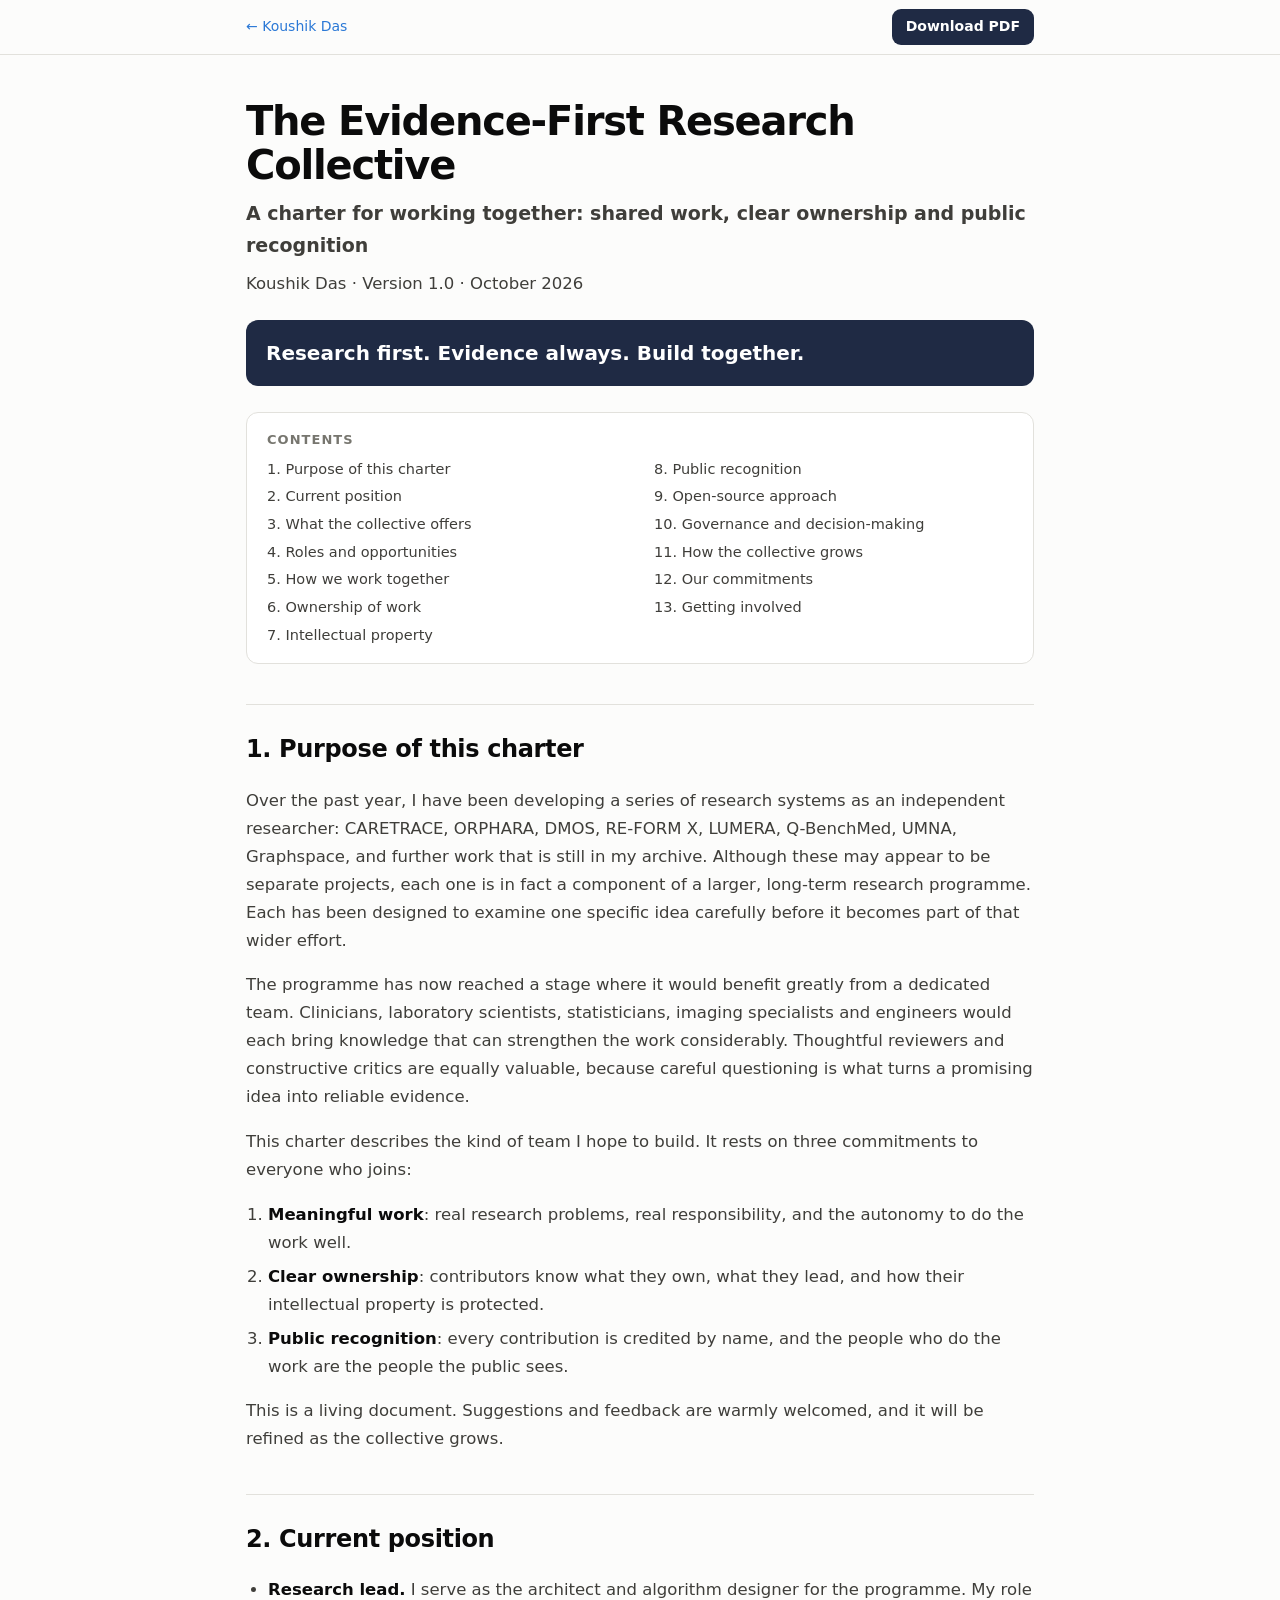
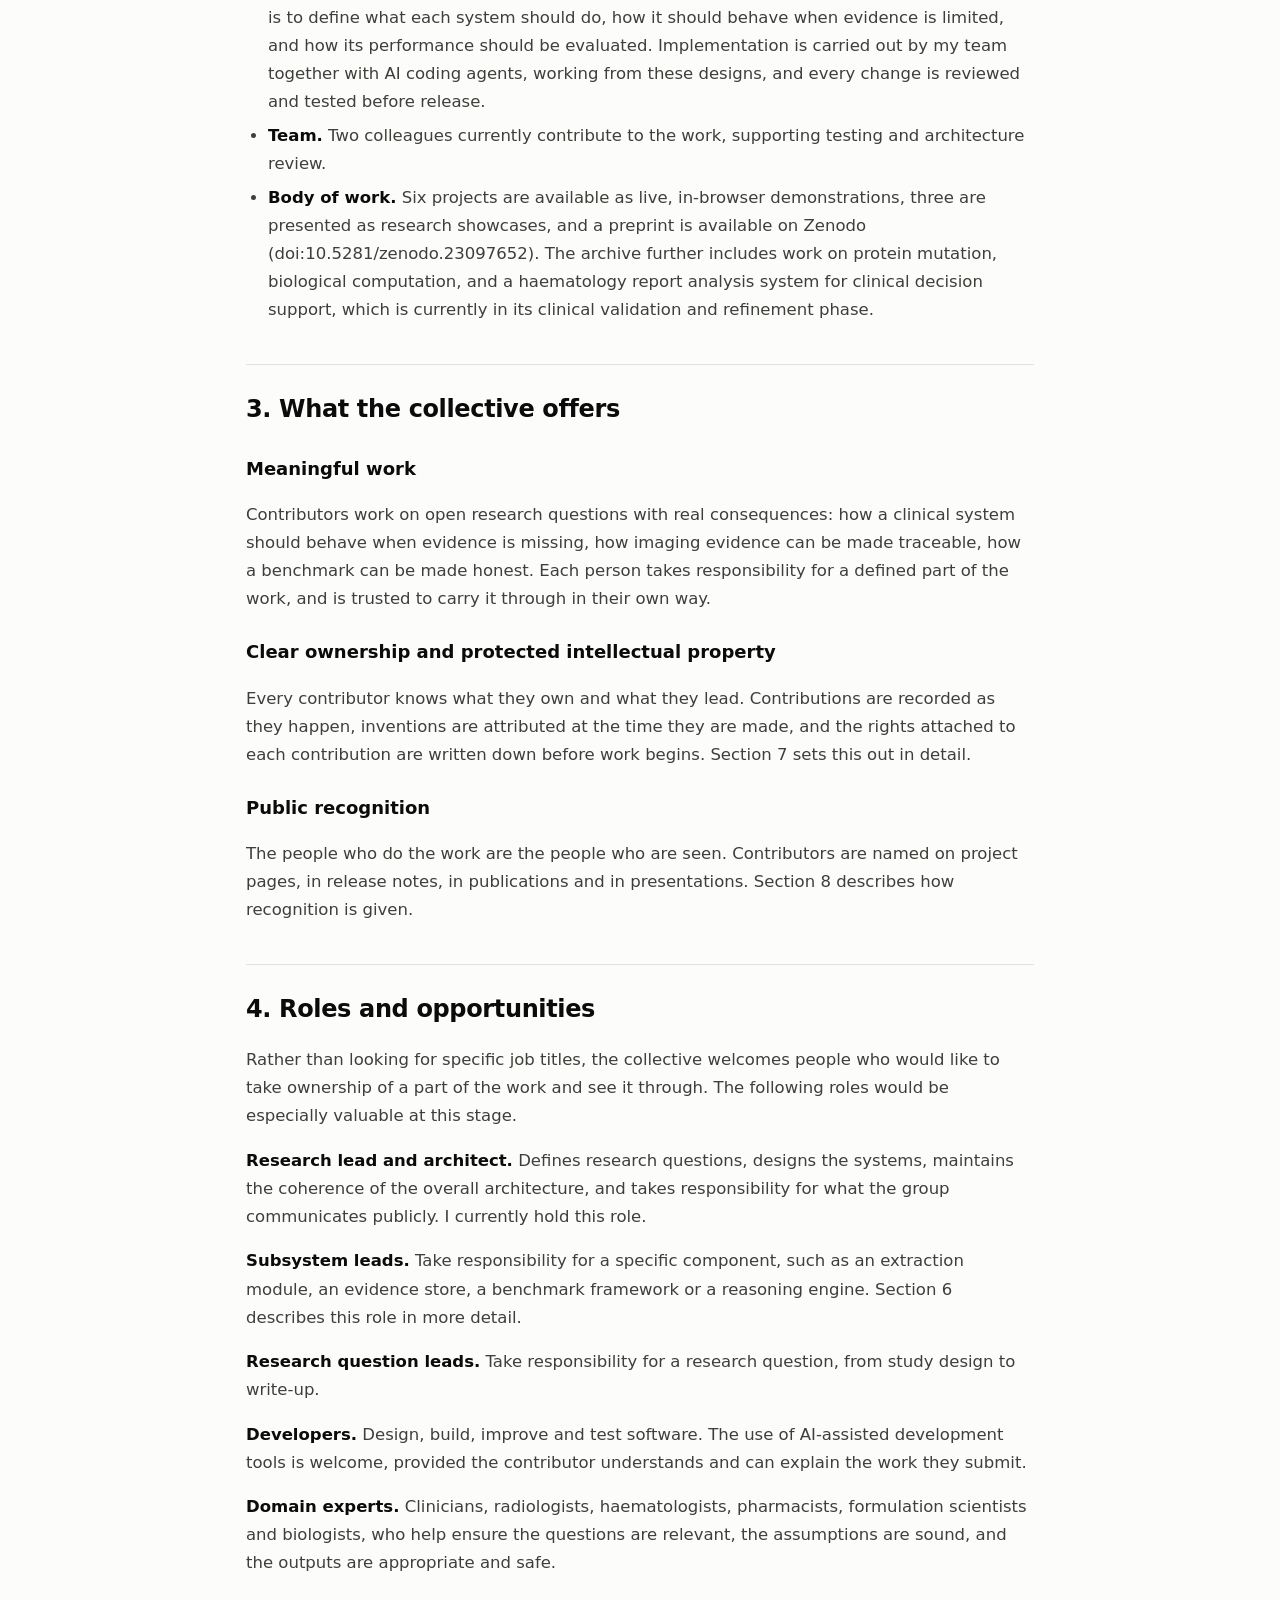
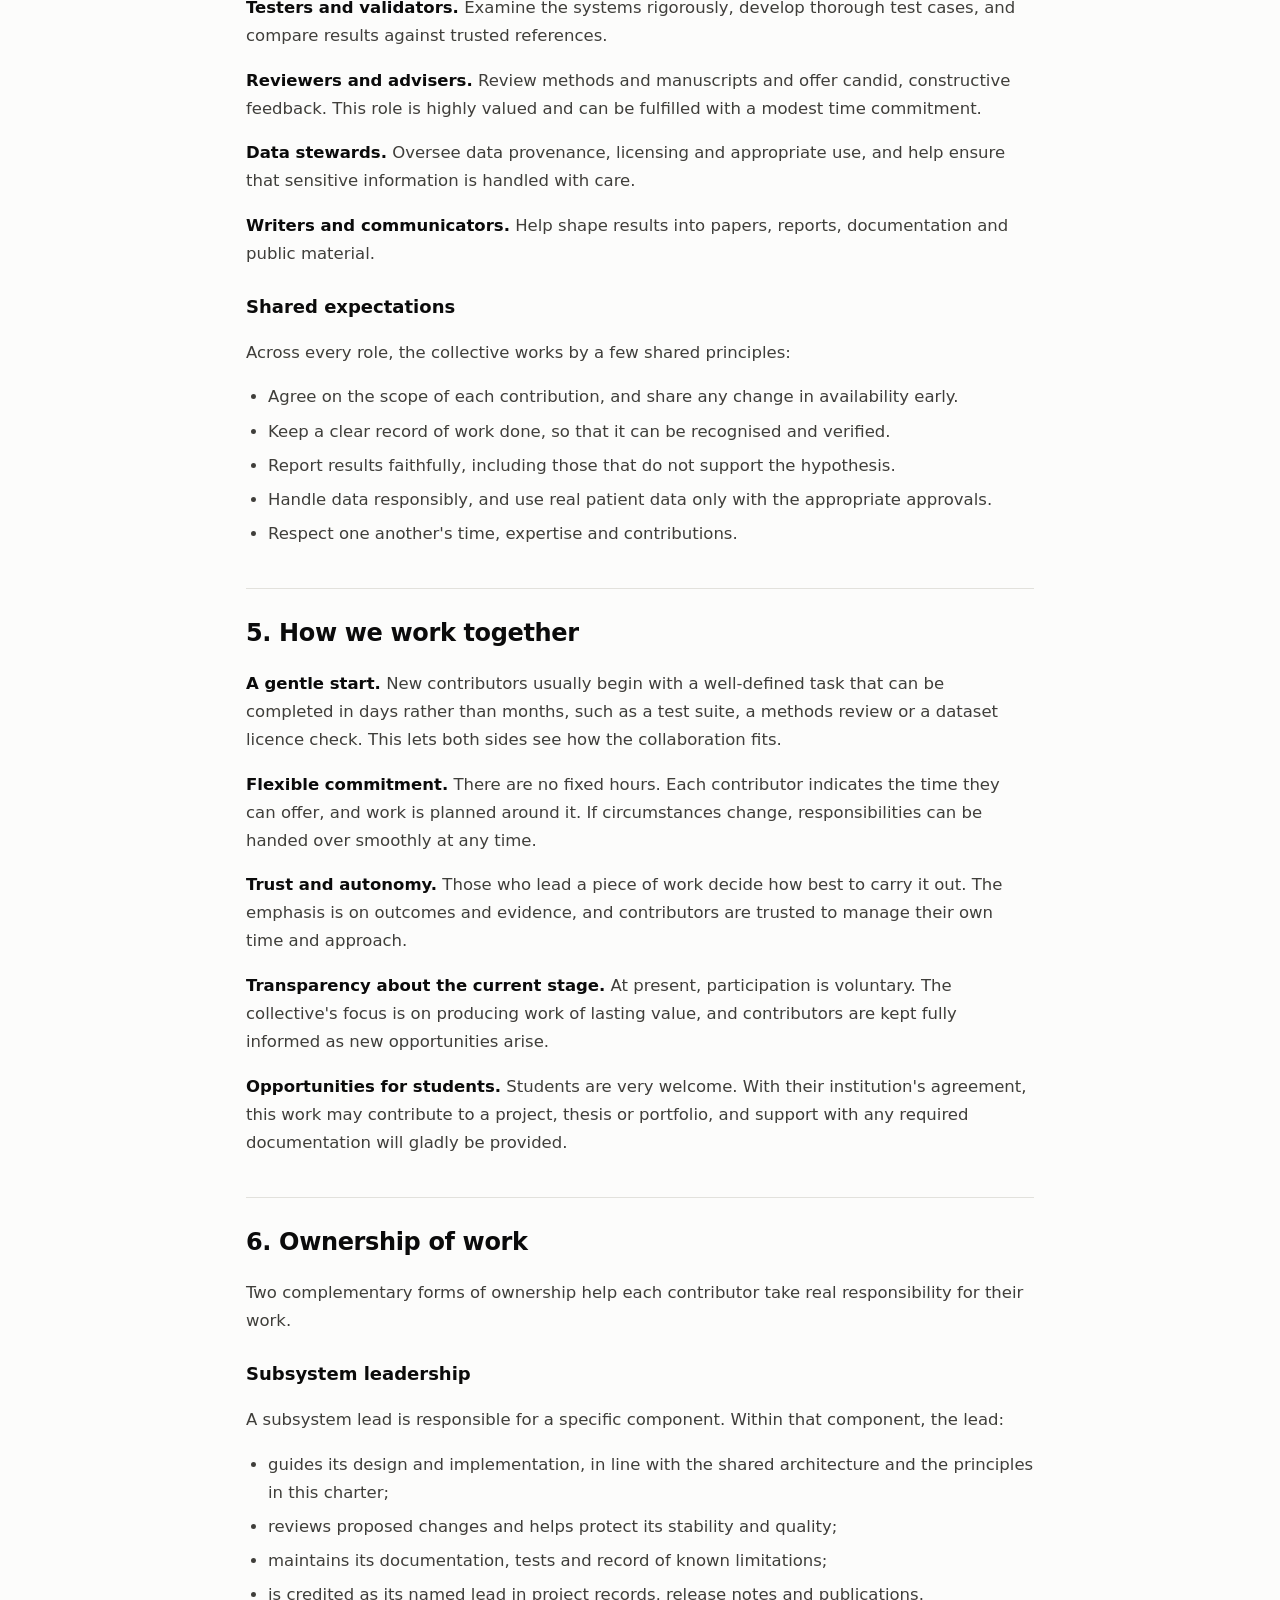
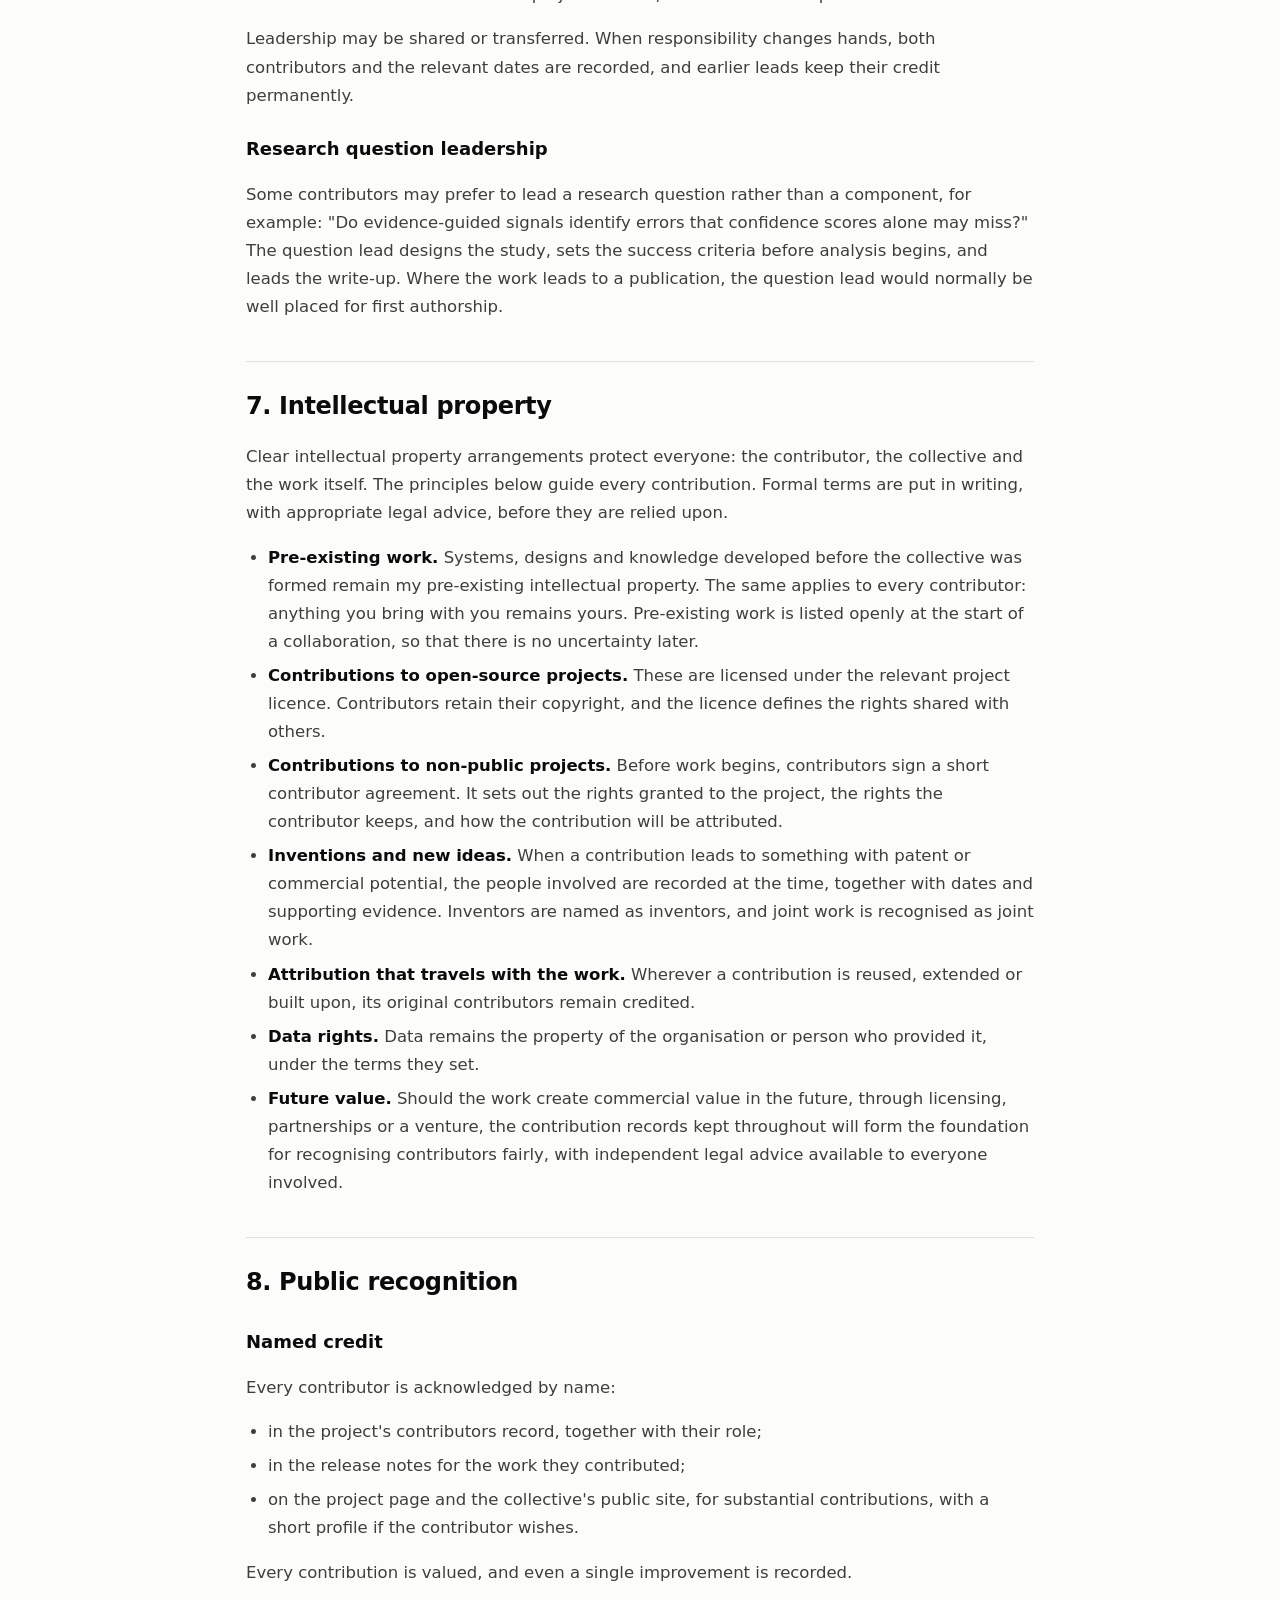
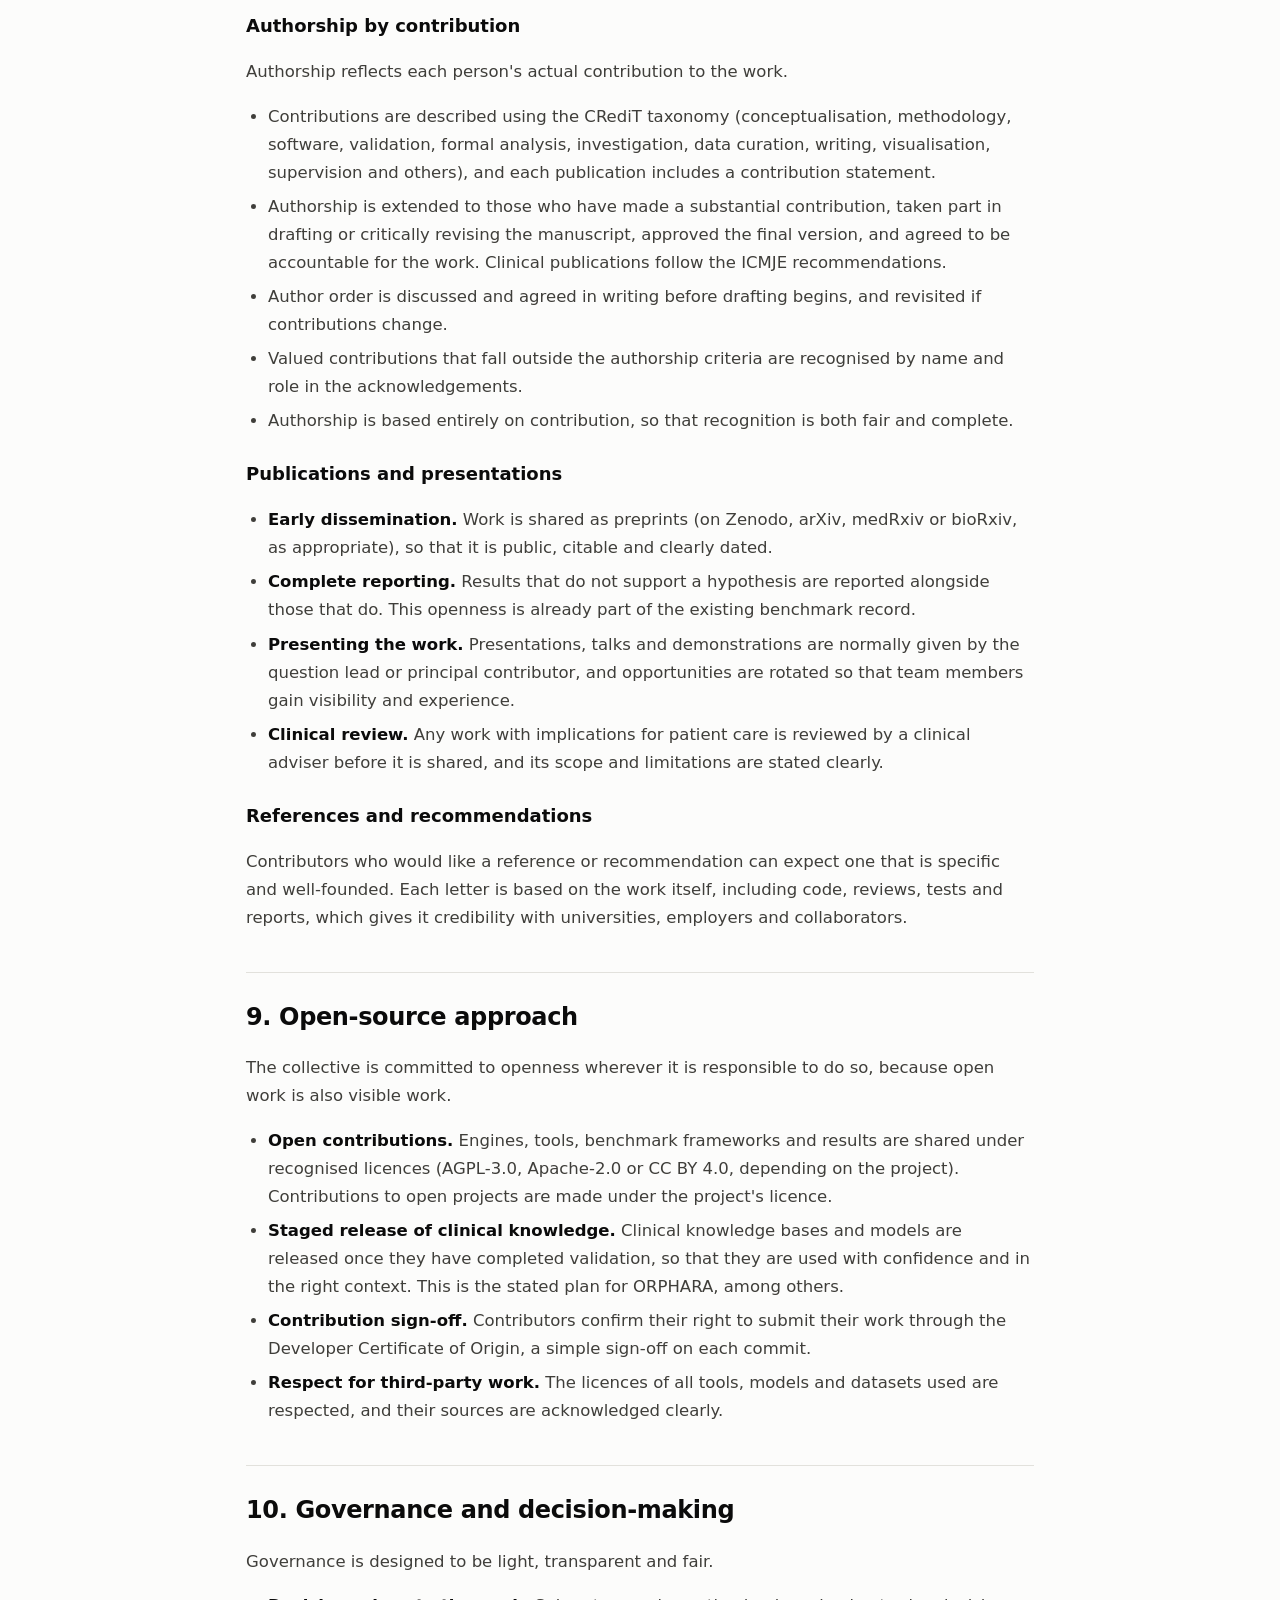
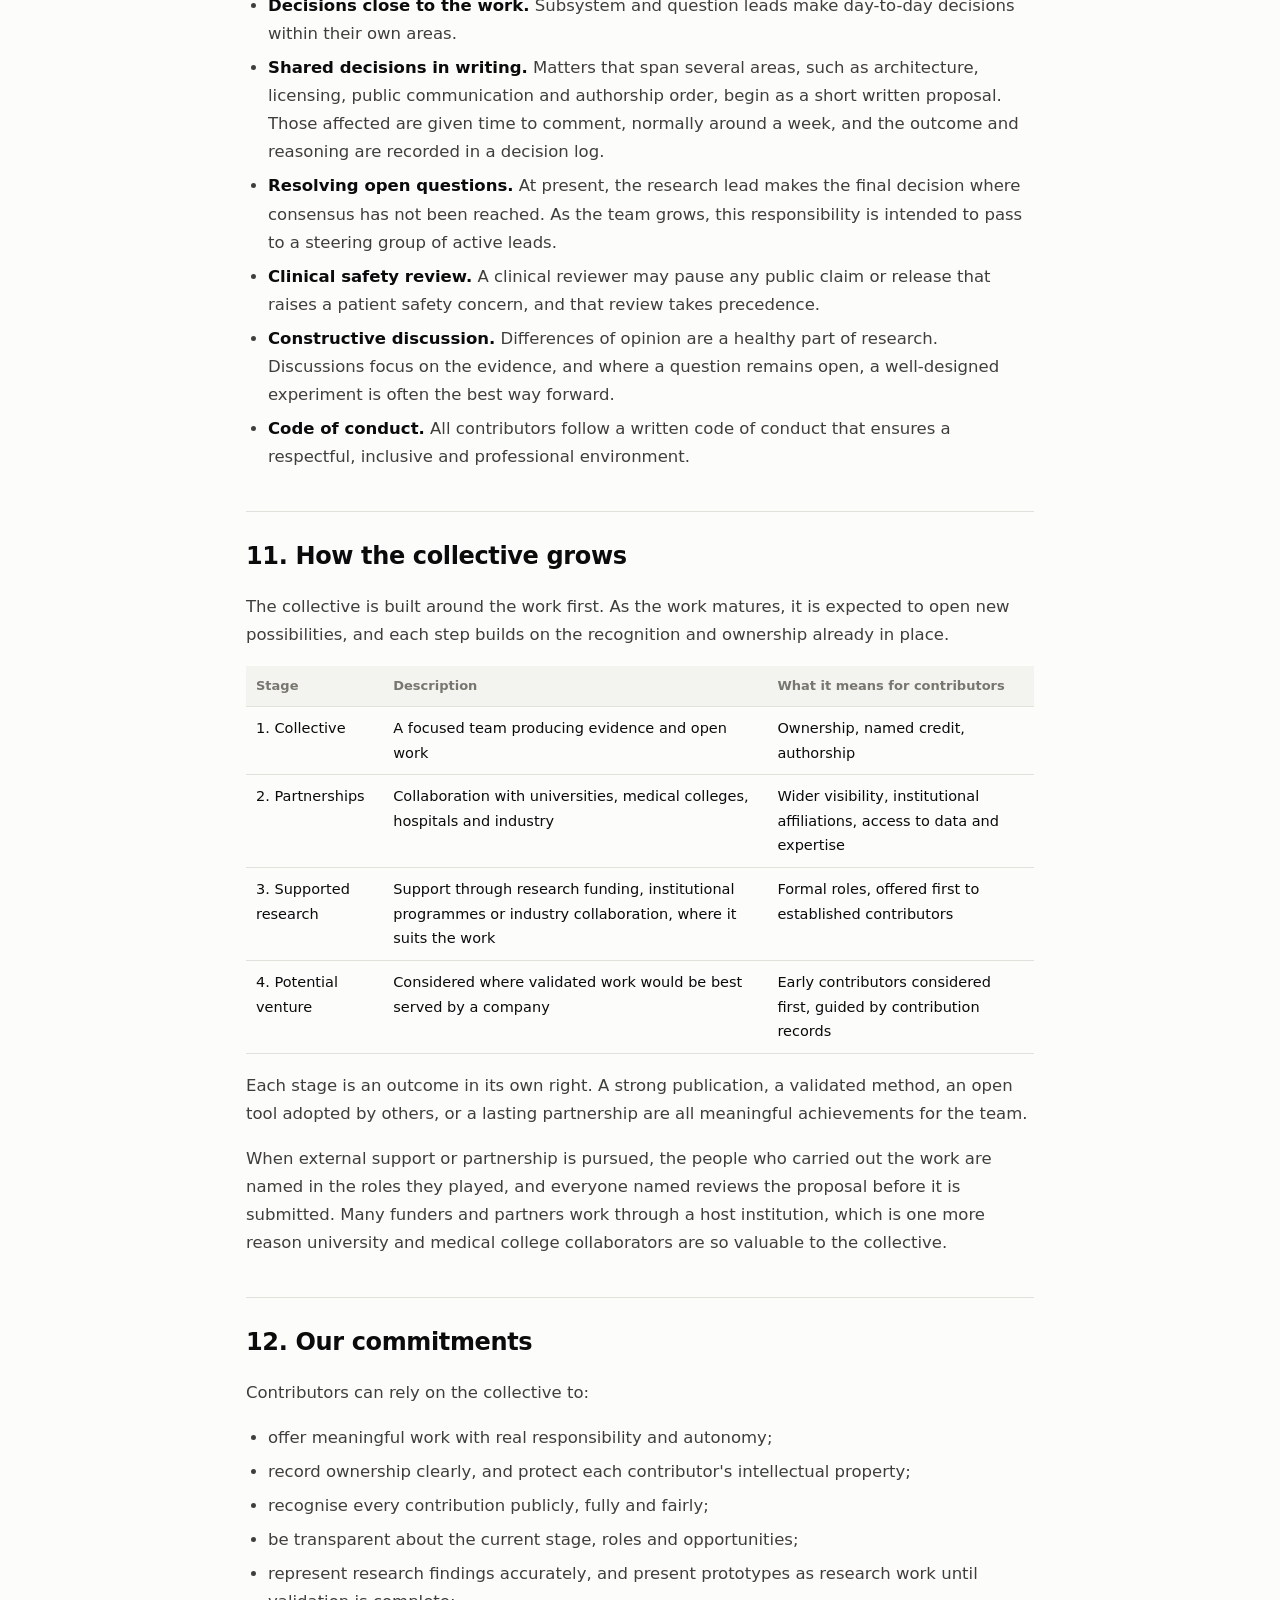
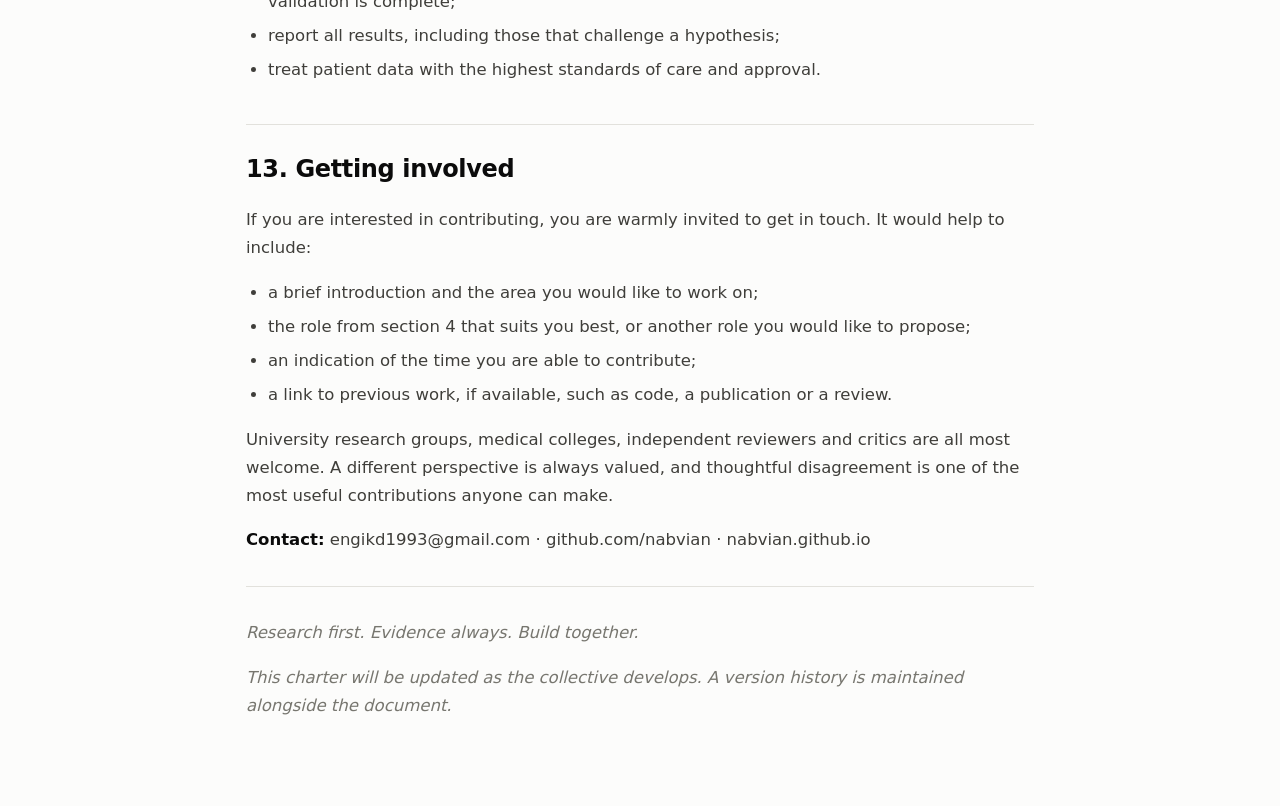
==== commit 23c68809: "Say that implementation is by the team together with AI coding agents Co-Authored-By: Claude Opus 5." ====
--- a/whitepaper/index.html
+++ b/whitepaper/index.html
@@ -70,7 +70,7 @@
 <p>This is a living document. Suggestions and feedback are warmly welcomed, and it will be refined as the collective grows.</p>
 <h2 id="2-current-position">2. Current position</h2>
 <ul>
-<li><strong>Research lead.</strong> I serve as the architect and algorithm designer for the programme. My role is to define what each system should do, how it should behave when evidence is limited, and how its performance should be evaluated. Implementation is carried out with the support of AI coding agents working from these designs, and every change is reviewed and tested before release.</li>
+<li><strong>Research lead.</strong> I serve as the architect and algorithm designer for the programme. My role is to define what each system should do, how it should behave when evidence is limited, and how its performance should be evaluated. Implementation is carried out by my team together with AI coding agents, working from these designs, and every change is reviewed and tested before release.</li>
 <li><strong>Team.</strong> Two colleagues currently contribute to the work, supporting testing and architecture review.</li>
 <li><strong>Body of work.</strong> Six projects are available as live, in-browser demonstrations, three are presented as research showcases, and a preprint is available on Zenodo (doi:10.5281/zenodo.23097652). The archive further includes work on protein mutation, biological computation, and a haematology report analysis system for clinical decision support, which is currently in its clinical validation and refinement phase.</li>
 </ul>
